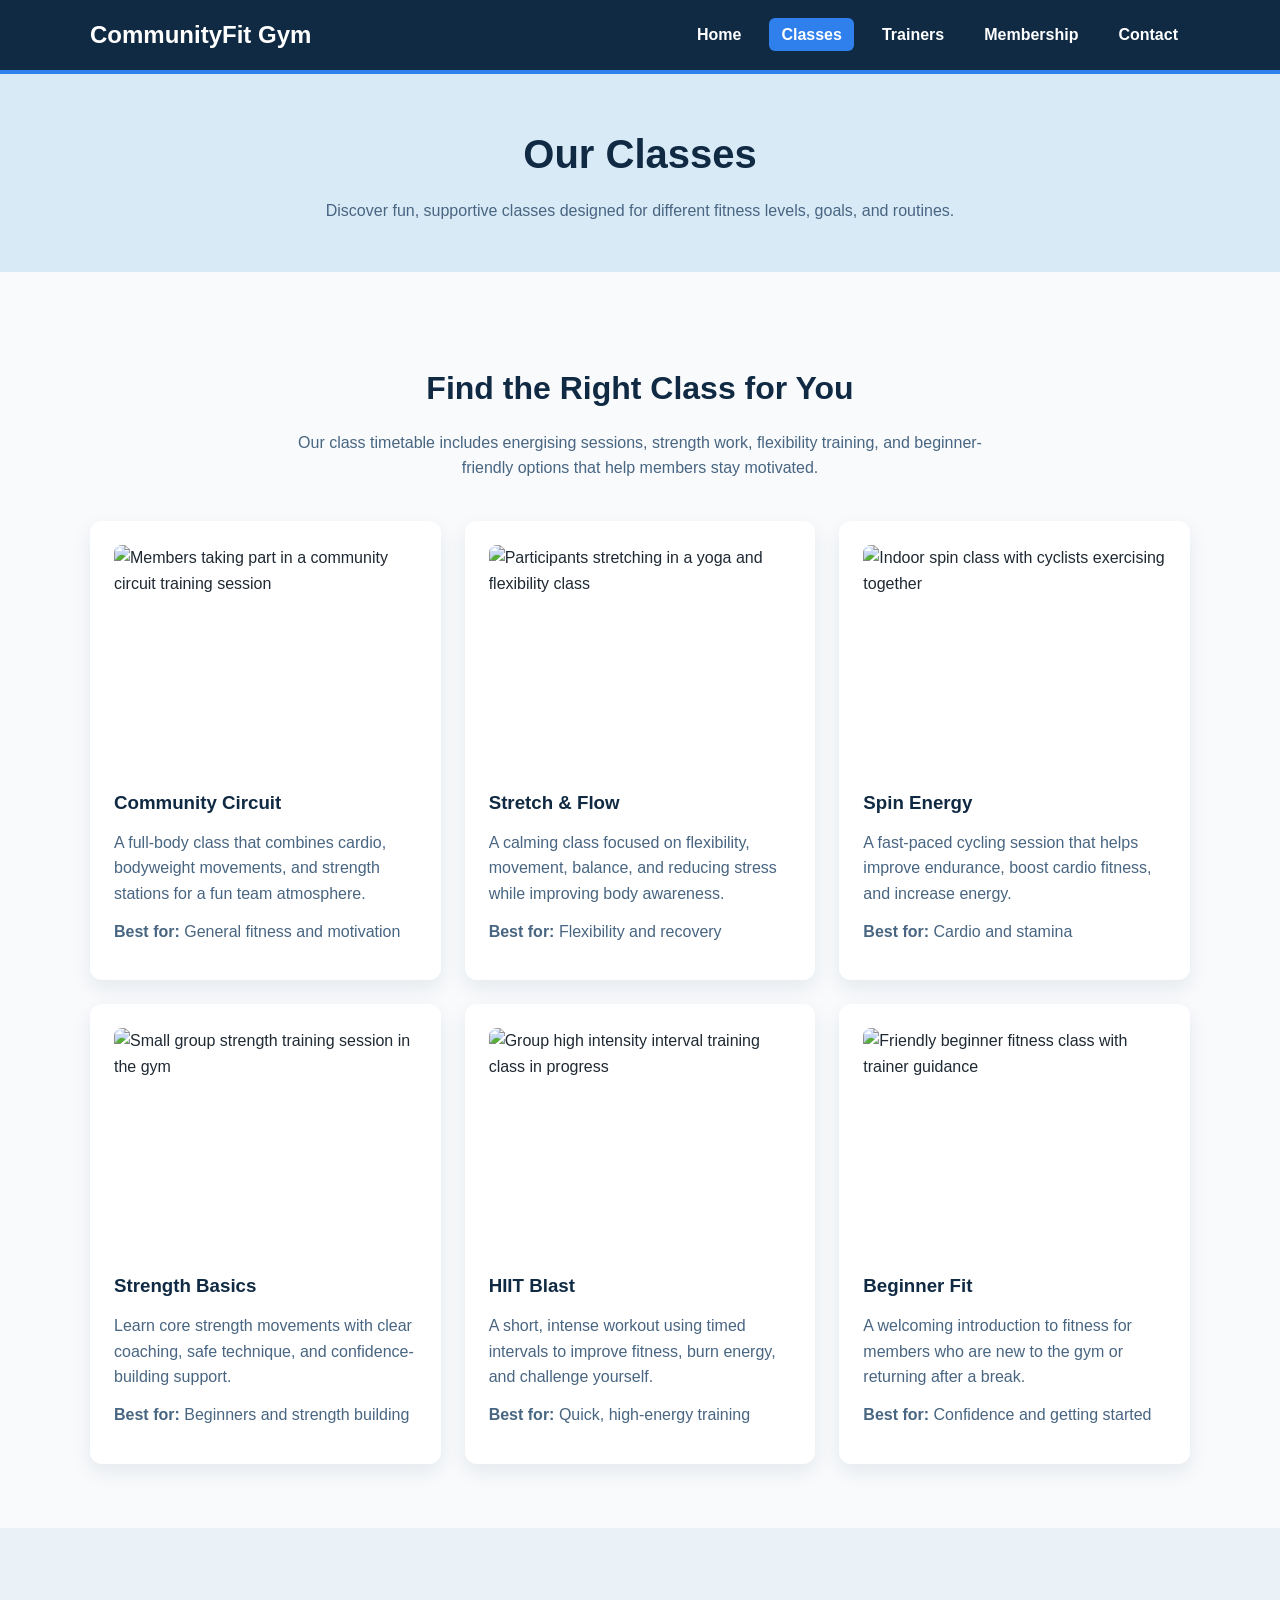
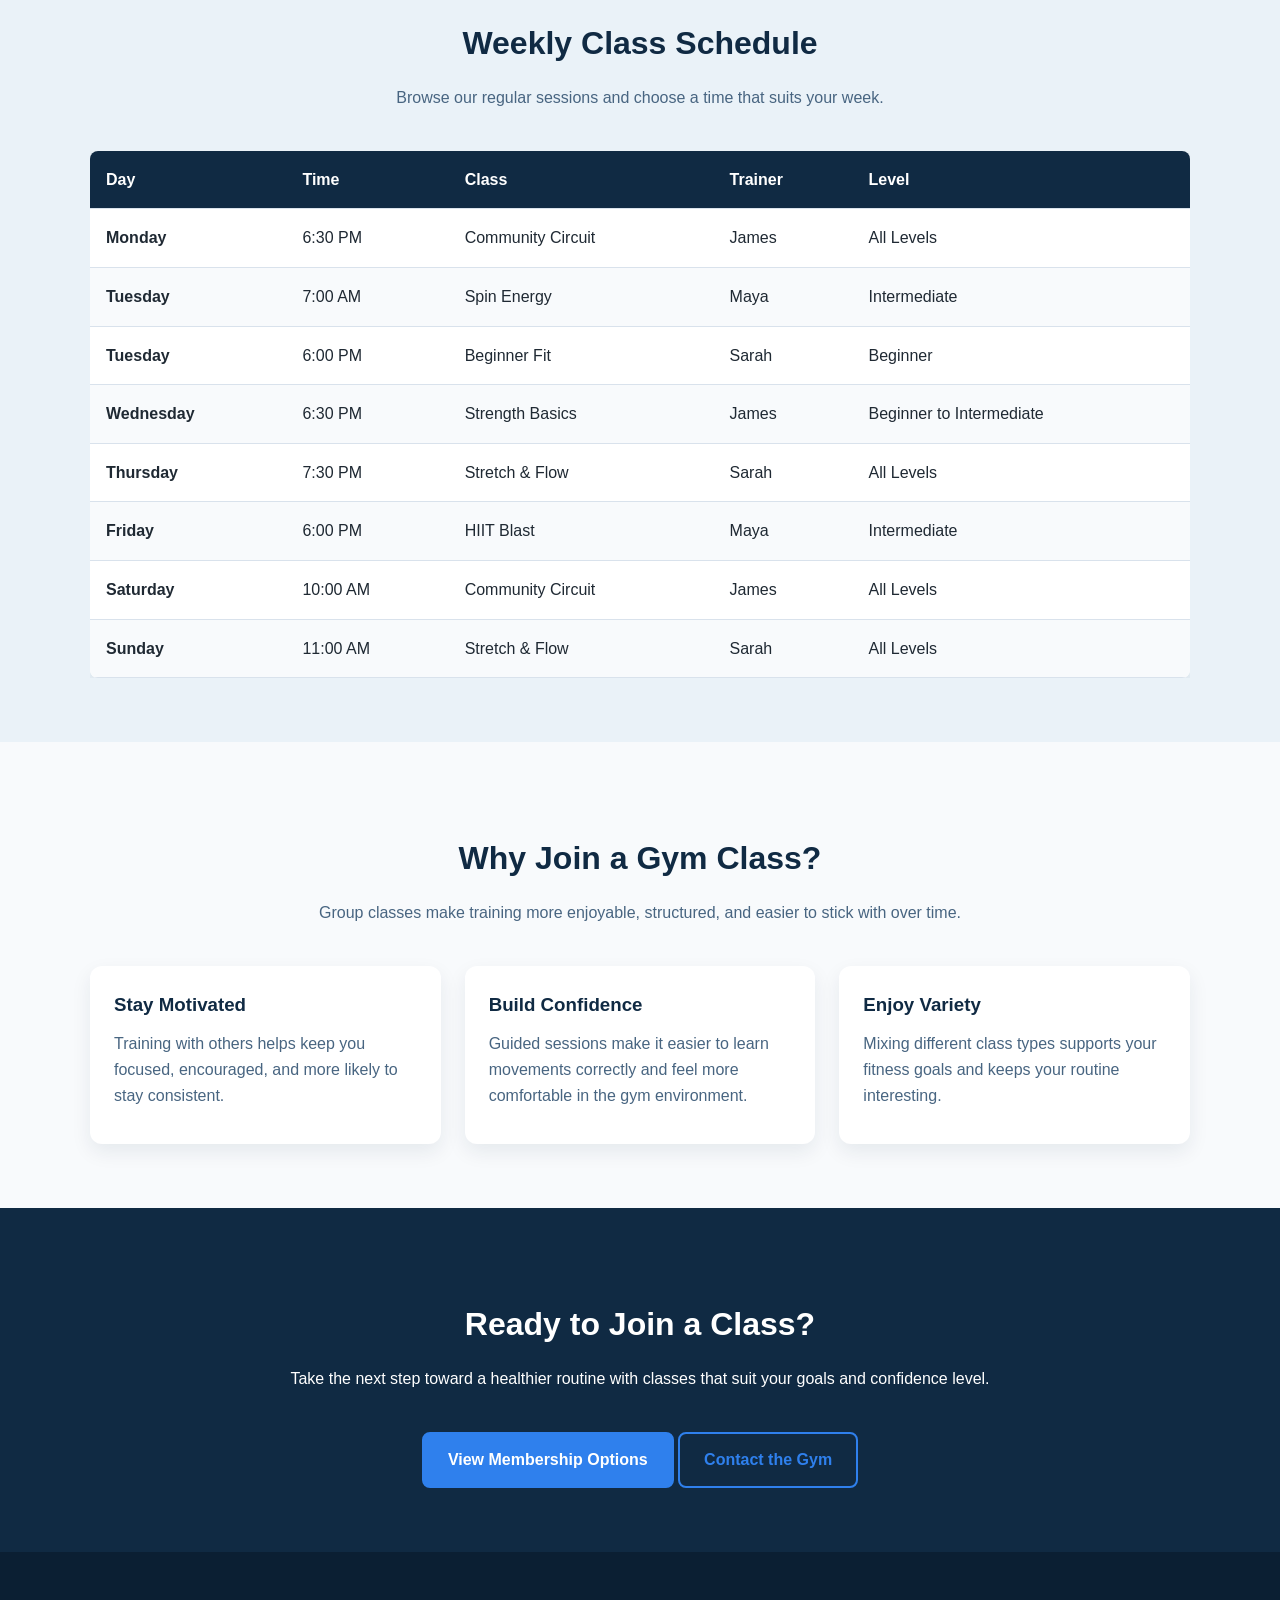
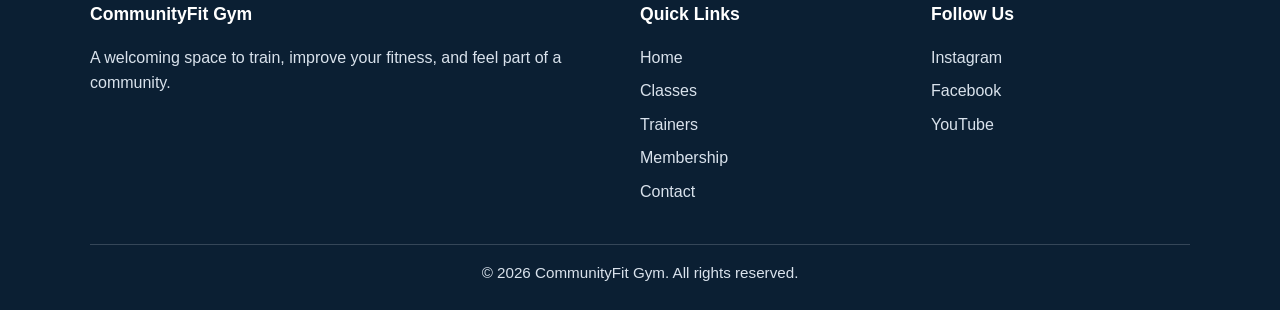
==== classes.html @ 57872a76 "Initial commit – milestone project structure and planning documents" ====
<!DOCTYPE html>
<html lang="en">
<head>
  <meta charset="UTF-8">
  <meta name="viewport" content="width=device-width, initial-scale=1.0">
  <title>CommunityFit Gym | Classes</title>
  <meta name="description" content="Explore fitness classes at CommunityFit Gym, including strength, cardio, yoga, spin, and beginner-friendly sessions with a clear weekly schedule.">
  <link rel="stylesheet" href="css/style.css">
</head>
<body>
  <!-- Site Header -->
  <header>
    <div class="container">
      <a href="index.html" class="logo">CommunityFit Gym</a>

      <nav aria-label="Main navigation">
        <ul class="nav-links">
          <li><a href="index.html">Home</a></li>
          <li><a href="classes.html" aria-current="page">Classes</a></li>
          <li><a href="trainers.html">Trainers</a></li>
          <li><a href="membership.html">Membership</a></li>
          <li><a href="contact.html">Contact</a></li>
        </ul>
      </nav>
    </div>
  </header>

  <main>
    <!-- Page Intro -->
    <section class="page-banner">
      <div class="container">
        <h1>Our Classes</h1>
        <p>
          Discover fun, supportive classes designed for different fitness levels,
          goals, and routines.
        </p>
      </div>
    </section>

    <!-- Classes Overview -->
    <section class="section">
      <div class="container">
        <div class="section-heading">
          <h2>Find the Right Class for You</h2>
          <p>
            Our class timetable includes energising sessions, strength work,
            flexibility training, and beginner-friendly options that help members
            stay motivated.
          </p>
        </div>

        <div class="card-grid">
          <article class="card">
            <img src="images/class-circuit.jpg" alt="Members taking part in a community circuit training session">
            <h3>Community Circuit</h3>
            <p>
              A full-body class that combines cardio, bodyweight movements, and
              strength stations for a fun team atmosphere.
            </p>
            <p><strong>Best for:</strong> General fitness and motivation</p>
          </article>

          <article class="card">
            <img src="images/class-yoga.jpg" alt="Participants stretching in a yoga and flexibility class">
            <h3>Stretch & Flow</h3>
            <p>
              A calming class focused on flexibility, movement, balance, and
              reducing stress while improving body awareness.
            </p>
            <p><strong>Best for:</strong> Flexibility and recovery</p>
          </article>

          <article class="card">
            <img src="images/class-spin.jpg" alt="Indoor spin class with cyclists exercising together">
            <h3>Spin Energy</h3>
            <p>
              A fast-paced cycling session that helps improve endurance, boost
              cardio fitness, and increase energy.
            </p>
            <p><strong>Best for:</strong> Cardio and stamina</p>
          </article>

          <article class="card">
            <img src="images/class-strength.jpg" alt="Small group strength training session in the gym">
            <h3>Strength Basics</h3>
            <p>
              Learn core strength movements with clear coaching, safe technique,
              and confidence-building support.
            </p>
            <p><strong>Best for:</strong> Beginners and strength building</p>
          </article>

          <article class="card">
            <img src="images/class-hiit.jpg" alt="Group high intensity interval training class in progress">
            <h3>HIIT Blast</h3>
            <p>
              A short, intense workout using timed intervals to improve fitness,
              burn energy, and challenge yourself.
            </p>
            <p><strong>Best for:</strong> Quick, high-energy training</p>
          </article>

          <article class="card">
            <img src="images/class-beginner.jpg" alt="Friendly beginner fitness class with trainer guidance">
            <h3>Beginner Fit</h3>
            <p>
              A welcoming introduction to fitness for members who are new to the
              gym or returning after a break.
            </p>
            <p><strong>Best for:</strong> Confidence and getting started</p>
          </article>
        </div>
      </div>
    </section>

    <!-- Weekly Schedule -->
    <section class="section section-alt">
      <div class="container">
        <div class="section-heading">
          <h2>Weekly Class Schedule</h2>
          <p>
            Browse our regular sessions and choose a time that suits your week.
          </p>
        </div>

        <div class="table-wrapper">
          <table class="schedule-table">
            <caption class="sr-only">CommunityFit Gym weekly classes timetable</caption>
            <thead>
              <tr>
                <th scope="col">Day</th>
                <th scope="col">Time</th>
                <th scope="col">Class</th>
                <th scope="col">Trainer</th>
                <th scope="col">Level</th>
              </tr>
            </thead>
            <tbody>
              <tr>
                <th scope="row">Monday</th>
                <td>6:30 PM</td>
                <td>Community Circuit</td>
                <td>James</td>
                <td>All Levels</td>
              </tr>
              <tr>
                <th scope="row">Tuesday</th>
                <td>7:00 AM</td>
                <td>Spin Energy</td>
                <td>Maya</td>
                <td>Intermediate</td>
              </tr>
              <tr>
                <th scope="row">Tuesday</th>
                <td>6:00 PM</td>
                <td>Beginner Fit</td>
                <td>Sarah</td>
                <td>Beginner</td>
              </tr>
              <tr>
                <th scope="row">Wednesday</th>
                <td>6:30 PM</td>
                <td>Strength Basics</td>
                <td>James</td>
                <td>Beginner to Intermediate</td>
              </tr>
              <tr>
                <th scope="row">Thursday</th>
                <td>7:30 PM</td>
                <td>Stretch & Flow</td>
                <td>Sarah</td>
                <td>All Levels</td>
              </tr>
              <tr>
                <th scope="row">Friday</th>
                <td>6:00 PM</td>
                <td>HIIT Blast</td>
                <td>Maya</td>
                <td>Intermediate</td>
              </tr>
              <tr>
                <th scope="row">Saturday</th>
                <td>10:00 AM</td>
                <td>Community Circuit</td>
                <td>James</td>
                <td>All Levels</td>
              </tr>
              <tr>
                <th scope="row">Sunday</th>
                <td>11:00 AM</td>
                <td>Stretch & Flow</td>
                <td>Sarah</td>
                <td>All Levels</td>
              </tr>
            </tbody>
          </table>
        </div>
      </div>
    </section>

    <!-- Class Benefits -->
    <section class="section">
      <div class="container">
        <div class="section-heading">
          <h2>Why Join a Gym Class?</h2>
          <p>
            Group classes make training more enjoyable, structured, and easier to
            stick with over time.
          </p>
        </div>

        <div class="card-grid">
          <article class="card">
            <h3>Stay Motivated</h3>
            <p>
              Training with others helps keep you focused, encouraged, and more
              likely to stay consistent.
            </p>
          </article>

          <article class="card">
            <h3>Build Confidence</h3>
            <p>
              Guided sessions make it easier to learn movements correctly and feel
              more comfortable in the gym environment.
            </p>
          </article>

          <article class="card">
            <h3>Enjoy Variety</h3>
            <p>
              Mixing different class types supports your fitness goals and keeps
              your routine interesting.
            </p>
          </article>
        </div>
      </div>
    </section>

    <!-- Call to Action -->
    <section class="section cta-section">
      <div class="container">
        <div class="section-heading">
          <h2>Ready to Join a Class?</h2>
          <p>
            Take the next step toward a healthier routine with classes that suit
            your goals and confidence level.
          </p>
        </div>

        <div class="center-content">
          <a href="membership.html" class="btn">View Membership Options</a>
          <a href="contact.html" class="btn btn-secondary">Contact the Gym</a>
        </div>
      </div>
    </section>
  </main>

  <!-- Site Footer -->
  <footer>
    <div class="container footer-content">
      <div>
        <h2 class="footer-heading">CommunityFit Gym</h2>
        <p>A welcoming space to train, improve your fitness, and feel part of a community.</p>
      </div>

      <div>
        <h2 class="footer-heading">Quick Links</h2>
        <ul class="footer-links">
          <li><a href="index.html">Home</a></li>
          <li><a href="classes.html">Classes</a></li>
          <li><a href="trainers.html">Trainers</a></li>
          <li><a href="membership.html">Membership</a></li>
          <li><a href="contact.html">Contact</a></li>
        </ul>
      </div>

      <div>
        <h2 class="footer-heading">Follow Us</h2>
        <ul class="footer-links">
          <li><a href="https://www.instagram.com/" target="_blank" rel="noopener noreferrer">Instagram</a></li>
          <li><a href="https://www.facebook.com/" target="_blank" rel="noopener noreferrer">Facebook</a></li>
          <li><a href="https://www.youtube.com/" target="_blank" rel="noopener noreferrer">YouTube</a></li>
        </ul>
      </div>
    </div>

    <div class="container">
      <p class="copyright">&copy; 2026 CommunityFit Gym. All rights reserved.</p>
    </div>
  </footer>
</body>
</html>
---- css/style.css ----
/* ========================================
   COMMUNITY GYM WEBSITE STYLESHEET
   Main stylesheet for all pages
   ======================================== */

/* ========================================
   CSS RESET / BASE STYLES
   ======================================== */
*,
*::before,
*::after {
  box-sizing: border-box;
}

html {
  font-size: 100%;
  scroll-behavior: smooth;
}

body {
  margin: 0;
  font-family: Arial, Helvetica, sans-serif;
  line-height: 1.6;
  color: #1f2933;
  background-color: #f8fafc;
}

img {
  display: block;
  max-width: 100%;
  height: auto;
}

table {
  border-collapse: collapse;
  width: 100%;
}

input,
textarea,
button {
  font: inherit;
}

a {
  color: inherit;
  text-decoration: none;
}

ul {
  padding-left: 0;
  margin: 0;
  list-style: none;
}

/* ========================================
   GLOBAL LAYOUT
   ======================================== */
.container {
  width: min(1100px, 90%);
  margin: 0 auto;
}

.section {
  padding: 4rem 0;
}

.section-alt {
  background-color: #eaf2f8;
}

.section-heading {
  max-width: 700px;
  margin: 0 auto 2.5rem;
  text-align: center;
}

.section-heading h2 {
  margin-bottom: 1rem;
  font-size: 2rem;
  color: #102a43;
}

.section-heading p {
  margin: 0;
  color: #486581;
}

.center-content {
  text-align: center;
  margin-top: 2rem;
}

.sr-only {
  position: absolute;
  width: 1px;
  height: 1px;
  padding: 0;
  margin: -1px;
  overflow: hidden;
  clip: rect(0, 0, 0, 0);
  white-space: nowrap;
  border: 0;
}

/* ========================================
   HEADER / NAVIGATION
   ======================================== */
header {
  background-color: #102a43;
  color: #ffffff;
  padding: 1rem 0;
  border-bottom: 4px solid #2f80ed;
}

header .container {
  display: flex;
  justify-content: space-between;
  align-items: center;
  gap: 1.5rem;
}

.logo {
  font-size: 1.5rem;
  font-weight: bold;
  color: #ffffff;
}

.nav-links {
  display: flex;
  flex-wrap: wrap;
  gap: 1rem;
}

.nav-links a {
  color: #ffffff;
  font-weight: 600;
  padding: 0.5rem 0.75rem;
  border-radius: 0.375rem;
  transition: background-color 0.3s ease;
}

.nav-links a:hover,
.nav-links a:focus {
  background-color: rgba(255, 255, 255, 0.15);
}

.nav-links a[aria-current="page"] {
  background-color: #2f80ed;
  color: #ffffff;
}

/* ========================================
   HERO / PAGE BANNER
   ======================================== */
.hero {
  background: linear-gradient(to right, #102a43, #243b53);
  color: #ffffff;
  padding: 4rem 0;
}

.hero-content {
  display: grid;
  grid-template-columns: 1.1fr 1fr;
  align-items: center;
  gap: 2rem;
}

.hero-text h1 {
  margin-top: 0;
  margin-bottom: 1rem;
  font-size: 2.75rem;
  line-height: 1.2;
}

.hero-text p {
  margin-bottom: 1.5rem;
  color: #d9e2ec;
  max-width: 580px;
}

.hero-image img {
  border-radius: 0.75rem;
  object-fit: cover;
  min-height: 300px;
  width: 100%;
}

.hero-buttons {
  display: flex;
  flex-wrap: wrap;
  gap: 1rem;
}

.page-banner {
  background-color: #d9eaf7;
  padding: 3rem 0;
  text-align: center;
}

.page-banner h1 {
  margin-top: 0;
  margin-bottom: 0.75rem;
  font-size: 2.5rem;
  color: #102a43;
}

.page-banner p {
  max-width: 700px;
  margin: 0 auto;
  color: #486581;
}

/* ========================================
   BUTTONS / LINKS
   ======================================== */
.btn {
  display: inline-block;
  background-color: #2f80ed;
  color: #ffffff;
  border: 2px solid #2f80ed;
  padding: 0.85rem 1.5rem;
  border-radius: 0.5rem;
  font-weight: 700;
  transition: background-color 0.3s ease, border-color 0.3s ease,
    color 0.3s ease, transform 0.3s ease;
  cursor: pointer;
}

.btn:hover,
.btn:focus {
  background-color: #1366d6;
  border-color: #1366d6;
  transform: translateY(-2px);
}

.btn-secondary {
  background-color: transparent;
  border: 2px solid #ffffff;
  color: #ffffff;
}

.hero .btn-secondary:hover,
.hero .btn-secondary:focus {
  background-color: #ffffff;
  color: #102a43;
}

.section .btn-secondary,
.cta-section .btn-secondary,
.center-content .btn-secondary {
  background-color: transparent;
  border-color: #2f80ed;
  color: #2f80ed;
}

.section .btn-secondary:hover,
.section .btn-secondary:focus,
.cta-section .btn-secondary:hover,
.cta-section .btn-secondary:focus,
.center-content .btn-secondary:hover,
.center-content .btn-secondary:focus {
  background-color: #2f80ed;
  color: #ffffff;
}

.text-link {
  color: #1366d6;
  font-weight: 700;
}

.text-link:hover,
.text-link:focus {
  text-decoration: underline;
}

.section-link {
  text-align: center;
  margin-top: 2rem;
}

/* ========================================
   CARD LAYOUTS
   ======================================== */
.card-grid {
  display: grid;
  grid-template-columns: repeat(3, 1fr);
  gap: 1.5rem;
}

.card {
  background-color: #ffffff;
  border-radius: 0.75rem;
  padding: 1.5rem;
  box-shadow: 0 8px 20px rgba(16, 42, 67, 0.08);
  height: 100%;
}

.card img {
  width: 100%;
  border-radius: 0.5rem;
  margin-bottom: 1rem;
  object-fit: cover;
  aspect-ratio: 4 / 3;
}

.card h3 {
  margin-top: 0;
  margin-bottom: 0.75rem;
  color: #102a43;
}

.card p {
  margin-top: 0;
  margin-bottom: 0.75rem;
  color: #486581;
}

.trainer-role {
  font-weight: 700;
  color: #2f80ed;
}

blockquote {
  margin: 0 0 1rem;
  font-style: italic;
  color: #334e68;
}

.testimonial-name {
  font-weight: 700;
  color: #102a43;
  margin-bottom: 0;
}

/* ========================================
   MEMBERSHIP
   ======================================== */
.membership-grid {
  align-items: stretch;
}

.membership-card {
  text-align: center;
}

.featured-plan {
  border: 3px solid #2f80ed;
  position: relative;
}

.price {
  font-size: 2.25rem;
  font-weight: bold;
  color: #102a43;
  margin: 1rem 0;
}

.price span {
  font-size: 1rem;
  font-weight: normal;
  color: #486581;
}

.membership-features {
  margin: 1.5rem 0;
  text-align: left;
}

.membership-features li {
  padding: 0.5rem 0;
  border-bottom: 1px solid #e6edf3;
  color: #486581;
}

.membership-features li:last-child {
  border-bottom: none;
}

.faq-grid {
  display: grid;
  grid-template-columns: repeat(3, 1fr);
  gap: 1.5rem;
}

/* ========================================
   TABLES
   ======================================== */
.table-wrapper,
.hours-table-wrapper {
  overflow-x: auto;
}

.schedule-table,
.hours-table {
  background-color: #ffffff;
  border-radius: 0.5rem;
  overflow: hidden;
  box-shadow: 0 8px 20px rgba(16, 42, 67, 0.08);
}

.schedule-table th,
.schedule-table td,
.hours-table th,
.hours-table td {
  padding: 1rem;
  text-align: left;
  border-bottom: 1px solid #d9e2ec;
}

.schedule-table thead,
.hours-table thead {
  background-color: #102a43;
  color: #ffffff;
}

.schedule-table tbody tr:nth-child(even),
.hours-table tbody tr:nth-child(even) {
  background-color: #f8fafc;
}

/* ========================================
   CONTACT / FORM
   ======================================== */
.contact-preview,
.contact-grid {
  display: grid;
  grid-template-columns: repeat(2, 1fr);
  gap: 1.5rem;
}

.contact-grid {
  grid-template-columns: repeat(3, 1fr);
}

.contact-box {
  background-color: #ffffff;
  padding: 1.5rem;
  border-radius: 0.75rem;
  box-shadow: 0 8px 20px rgba(16, 42, 67, 0.08);
}

.contact-box h3 {
  margin-top: 0;
  color: #102a43;
}

.contact-form {
  max-width: 750px;
  margin: 0 auto;
  background-color: #ffffff;
  padding: 2rem;
  border-radius: 0.75rem;
  box-shadow: 0 8px 20px rgba(16, 42, 67, 0.08);
}

.form-group {
  margin-bottom: 1.25rem;
}

.form-group label {
  display: block;
  margin-bottom: 0.5rem;
  font-weight: 700;
  color: #102a43;
}

.form-group input,
.form-group textarea {
  width: 100%;
  padding: 0.9rem 1rem;
  border: 1px solid #bcccdc;
  border-radius: 0.5rem;
  background-color: #ffffff;
  color: #1f2933;
}

.form-group input:focus,
.form-group textarea:focus {
  outline: 3px solid rgba(47, 128, 237, 0.2);
  border-color: #2f80ed;
}

/* ========================================
   CTA SECTION
   ======================================== */
.cta-section {
  background-color: #102a43;
  color: #ffffff;
}

.cta-section .section-heading h2,
.cta-section .section-heading p {
  color: #ffffff;
}

/* ========================================
   FOOTER
   ======================================== */
footer {
  background-color: #0b1f33;
  color: #d9e2ec;
  padding: 3rem 0 1.5rem;
}

.footer-content {
  display: grid;
  grid-template-columns: 2fr 1fr 1fr;
  gap: 2rem;
  margin-bottom: 2rem;
}

.footer-heading {
  font-size: 1.1rem;
  margin-top: 0;
  margin-bottom: 1rem;
  color: #ffffff;
}

.footer-links li {
  margin-bottom: 0.5rem;
}

.footer-links a:hover,
.footer-links a:focus {
  color: #ffffff;
  text-decoration: underline;
}

.copyright {
  margin: 0;
  text-align: center;
  border-top: 1px solid rgba(217, 226, 236, 0.2);
  padding-top: 1rem;
  font-size: 0.95rem;
}

/* ========================================
   RESPONSIVE DESIGN
   ======================================== */
@media (max-width: 900px) {
  header .container,
  .hero-content,
  .footer-content,
  .contact-grid,
  .contact-preview,
  .card-grid,
  .faq-grid {
    grid-template-columns: 1fr;
  }

  header .container {
    display: flex;
    flex-direction: column;
    align-items: flex-start;
  }

  .nav-links {
    width: 100%;
  }

  .hero-text h1 {
    font-size: 2.2rem;
  }

  .footer-content {
    display: grid;
  }
}

@media (max-width: 700px) {
  .section {
    padding: 3rem 0;
  }

  .hero {
    padding: 3rem 0;
  }

  .hero-text h1,
  .page-banner h1 {
    font-size: 2rem;
  }

  .section-heading h2 {
    font-size: 1.75rem;
  }

  .nav-links {
    flex-direction: column;
    align-items: flex-start;
  }

  .hero-buttons,
  .center-content {
    display: flex;
    flex-direction: column;
    align-items: stretch;
    gap: 1rem;
  }

  .btn {
    text-align: center;
  }

  .contact-form {
    padding: 1.5rem;
  }

  .schedule-table th,
  .schedule-table td,
  .hours-table th,
  .hours-table td {
    padding: 0.75rem;
  }
}

@media (max-width: 480px) {
  body {
    font-size: 0.95rem;
  }

  .container {
    width: 92%;
  }

  .hero-text h1,
  .page-banner h1 {
    font-size: 1.75rem;
  }

  .section-heading h2 {
    font-size: 1.5rem;
  }

  .logo {
    font-size: 1.25rem;
  }

  .card,
  .contact-box,
  .contact-form {
    padding: 1.25rem;
  }
}
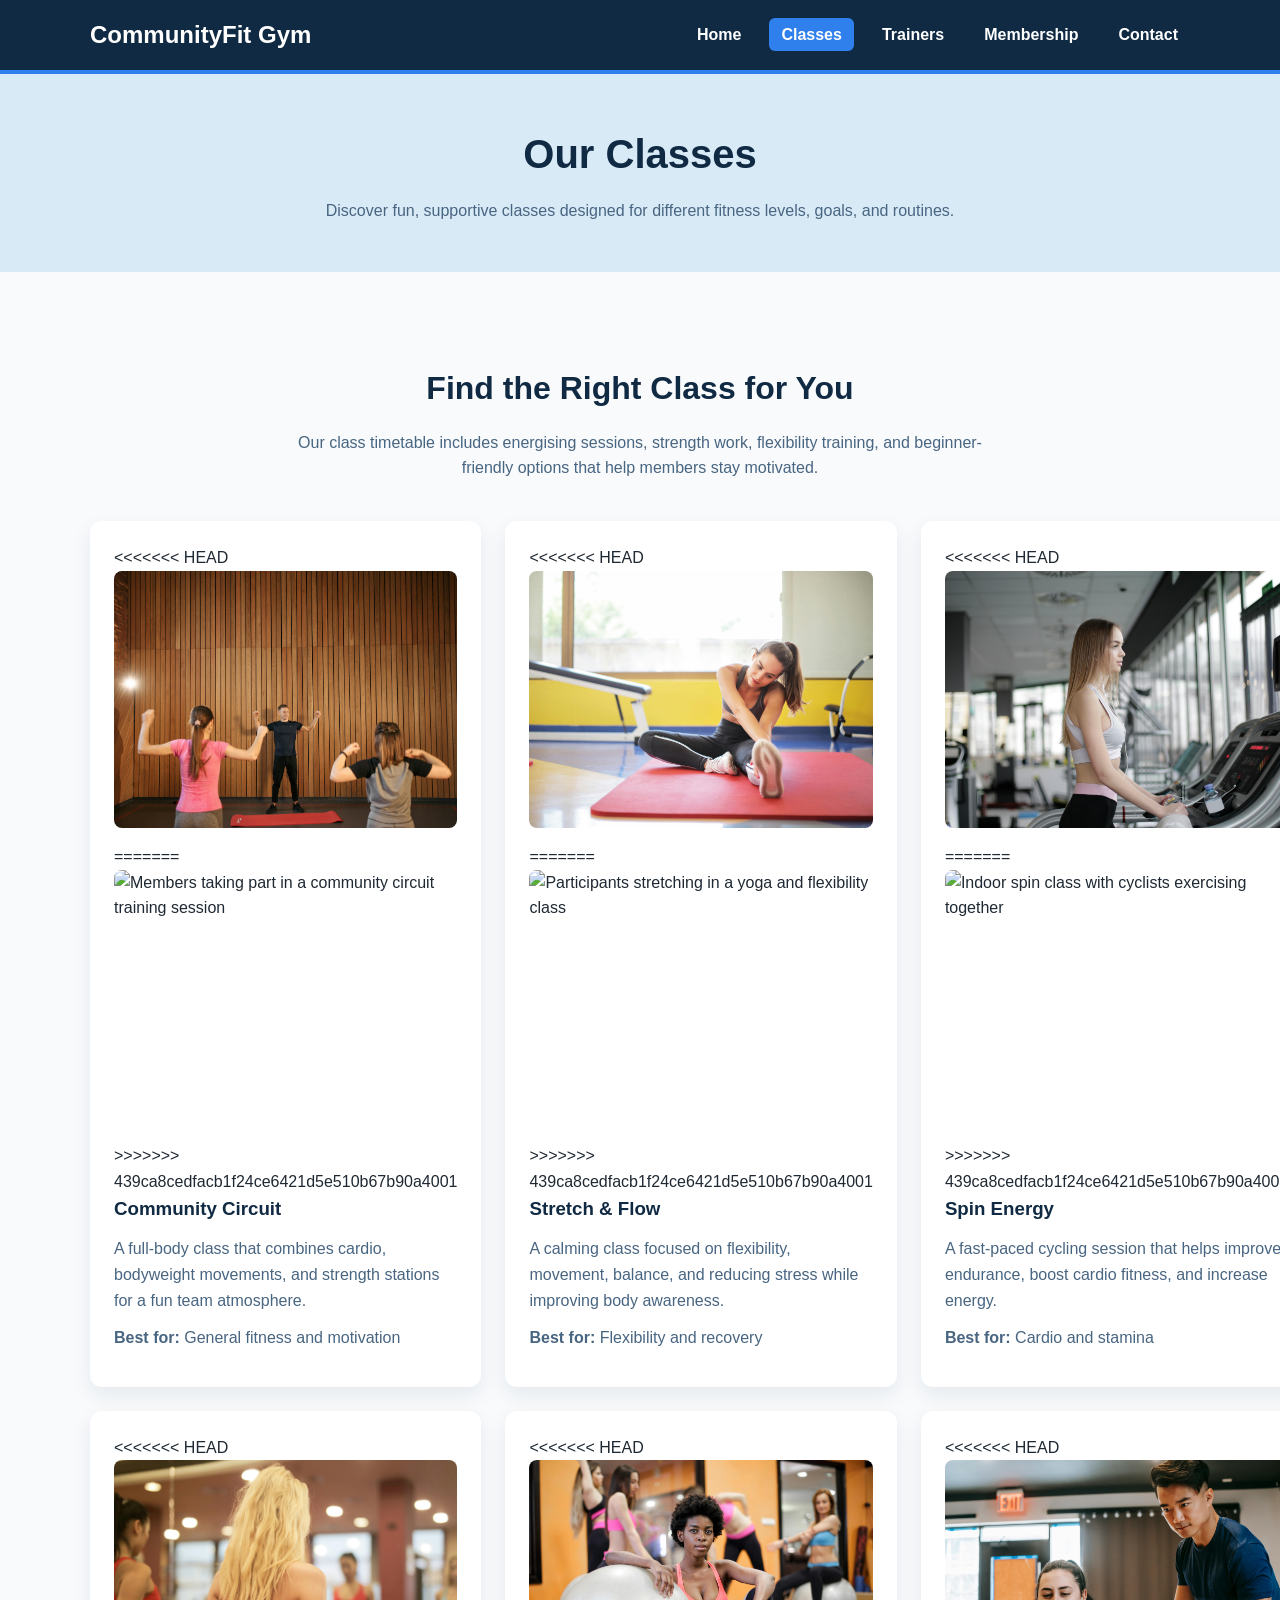
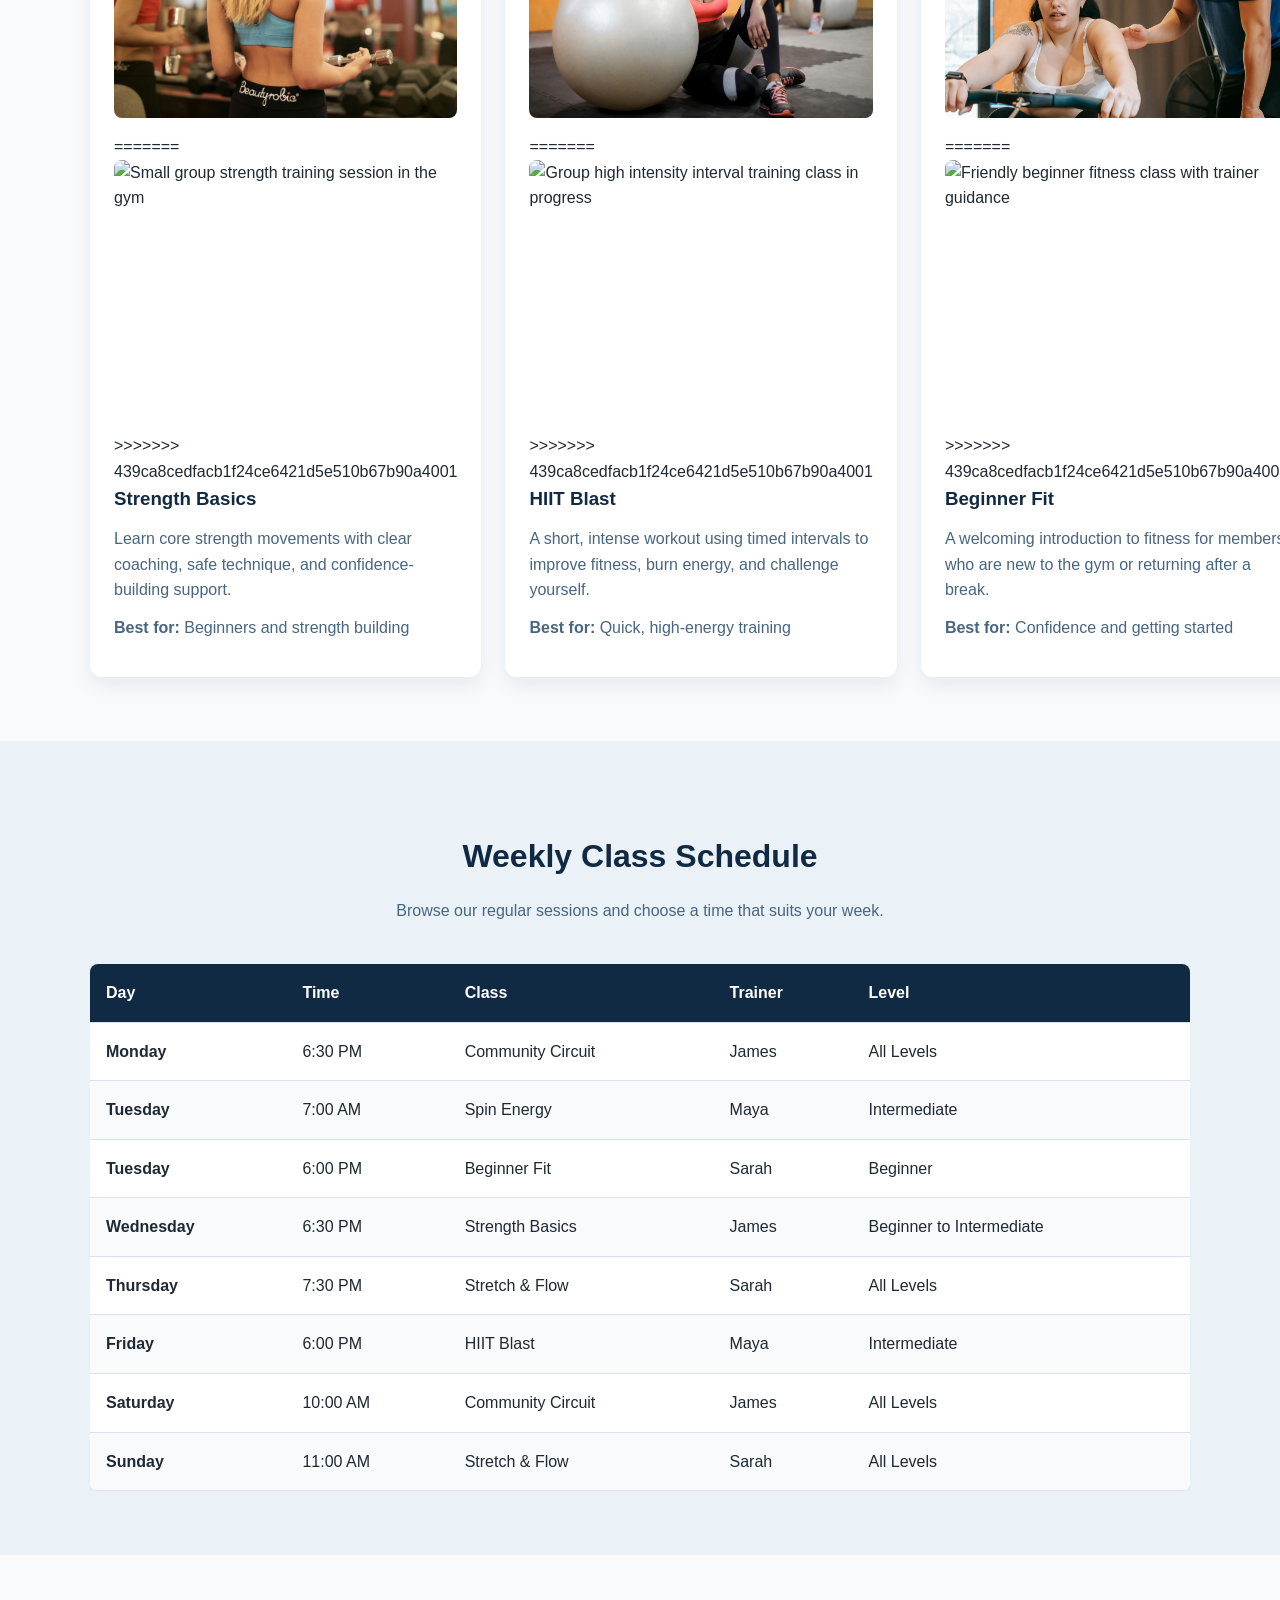
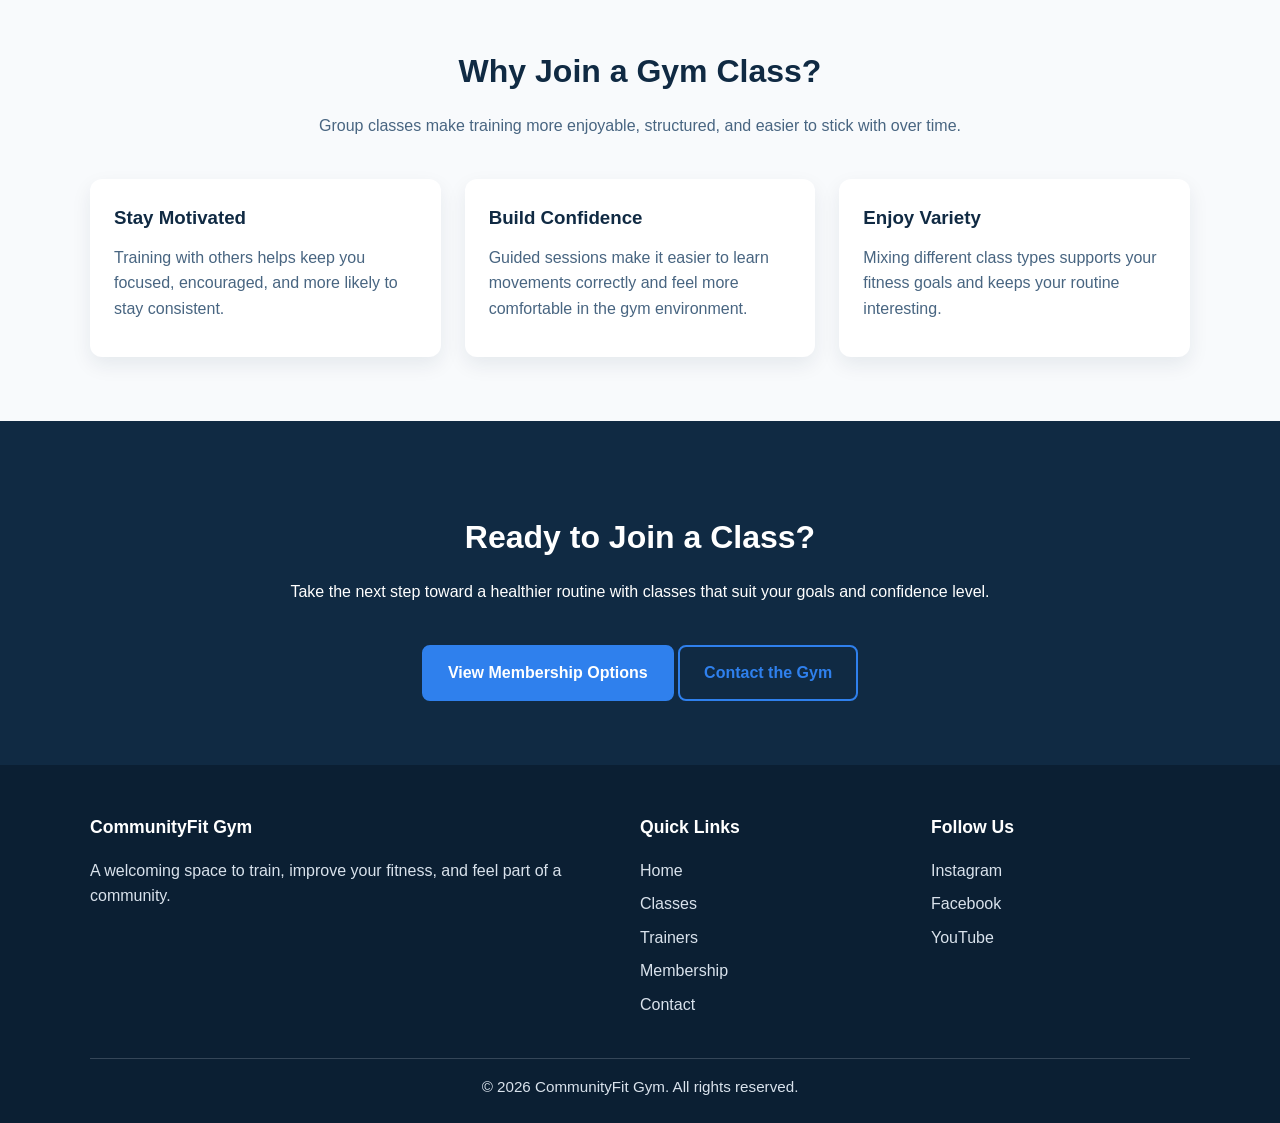
==== commit 1a00139e: "Milestone update: add images and implement matching alt text for accessibility" ====
--- a/classes.html
+++ b/classes.html
@@ -51,7 +51,11 @@
 
         <div class="card-grid">
           <article class="card">
+<<<<<<< HEAD
+            <img src="images/community-circuit.jpg" alt="Members taking part in a community circuit training session">
+=======
             <img src="images/class-circuit.jpg" alt="Members taking part in a community circuit training session">
+>>>>>>> 439ca8cedfacb1f24ce6421d5e510b67b90a4001
             <h3>Community Circuit</h3>
             <p>
               A full-body class that combines cardio, bodyweight movements, and
@@ -61,7 +65,11 @@
           </article>
 
           <article class="card">
+<<<<<<< HEAD
+            <img src="images/stretch-and-flow.jpg" alt="Participants stretching in a yoga and flexibility class">
+=======
             <img src="images/class-yoga.jpg" alt="Participants stretching in a yoga and flexibility class">
+>>>>>>> 439ca8cedfacb1f24ce6421d5e510b67b90a4001
             <h3>Stretch & Flow</h3>
             <p>
               A calming class focused on flexibility, movement, balance, and
@@ -71,7 +79,11 @@
           </article>
 
           <article class="card">
+<<<<<<< HEAD
+            <img src="images/spin-energy.jpg" alt="Indoor spin class with cyclists exercising together">
+=======
             <img src="images/class-spin.jpg" alt="Indoor spin class with cyclists exercising together">
+>>>>>>> 439ca8cedfacb1f24ce6421d5e510b67b90a4001
             <h3>Spin Energy</h3>
             <p>
               A fast-paced cycling session that helps improve endurance, boost
@@ -81,7 +93,11 @@
           </article>
 
           <article class="card">
+<<<<<<< HEAD
+            <img src="images/strength-basics.jpg" alt="Small group strength training session in the gym">
+=======
             <img src="images/class-strength.jpg" alt="Small group strength training session in the gym">
+>>>>>>> 439ca8cedfacb1f24ce6421d5e510b67b90a4001
             <h3>Strength Basics</h3>
             <p>
               Learn core strength movements with clear coaching, safe technique,
@@ -91,7 +107,11 @@
           </article>
 
           <article class="card">
+<<<<<<< HEAD
+            <img src="images/hiit-blast.jpg" alt="Group high intensity interval training class in progress">
+=======
             <img src="images/class-hiit.jpg" alt="Group high intensity interval training class in progress">
+>>>>>>> 439ca8cedfacb1f24ce6421d5e510b67b90a4001
             <h3>HIIT Blast</h3>
             <p>
               A short, intense workout using timed intervals to improve fitness,
@@ -101,7 +121,11 @@
           </article>
 
           <article class="card">
+<<<<<<< HEAD
+            <img src="images/beginner-fit.jpg" alt="Friendly beginner fitness class with trainer guidance">
+=======
             <img src="images/class-beginner.jpg" alt="Friendly beginner fitness class with trainer guidance">
+>>>>>>> 439ca8cedfacb1f24ce6421d5e510b67b90a4001
             <h3>Beginner Fit</h3>
             <p>
               A welcoming introduction to fitness for members who are new to the
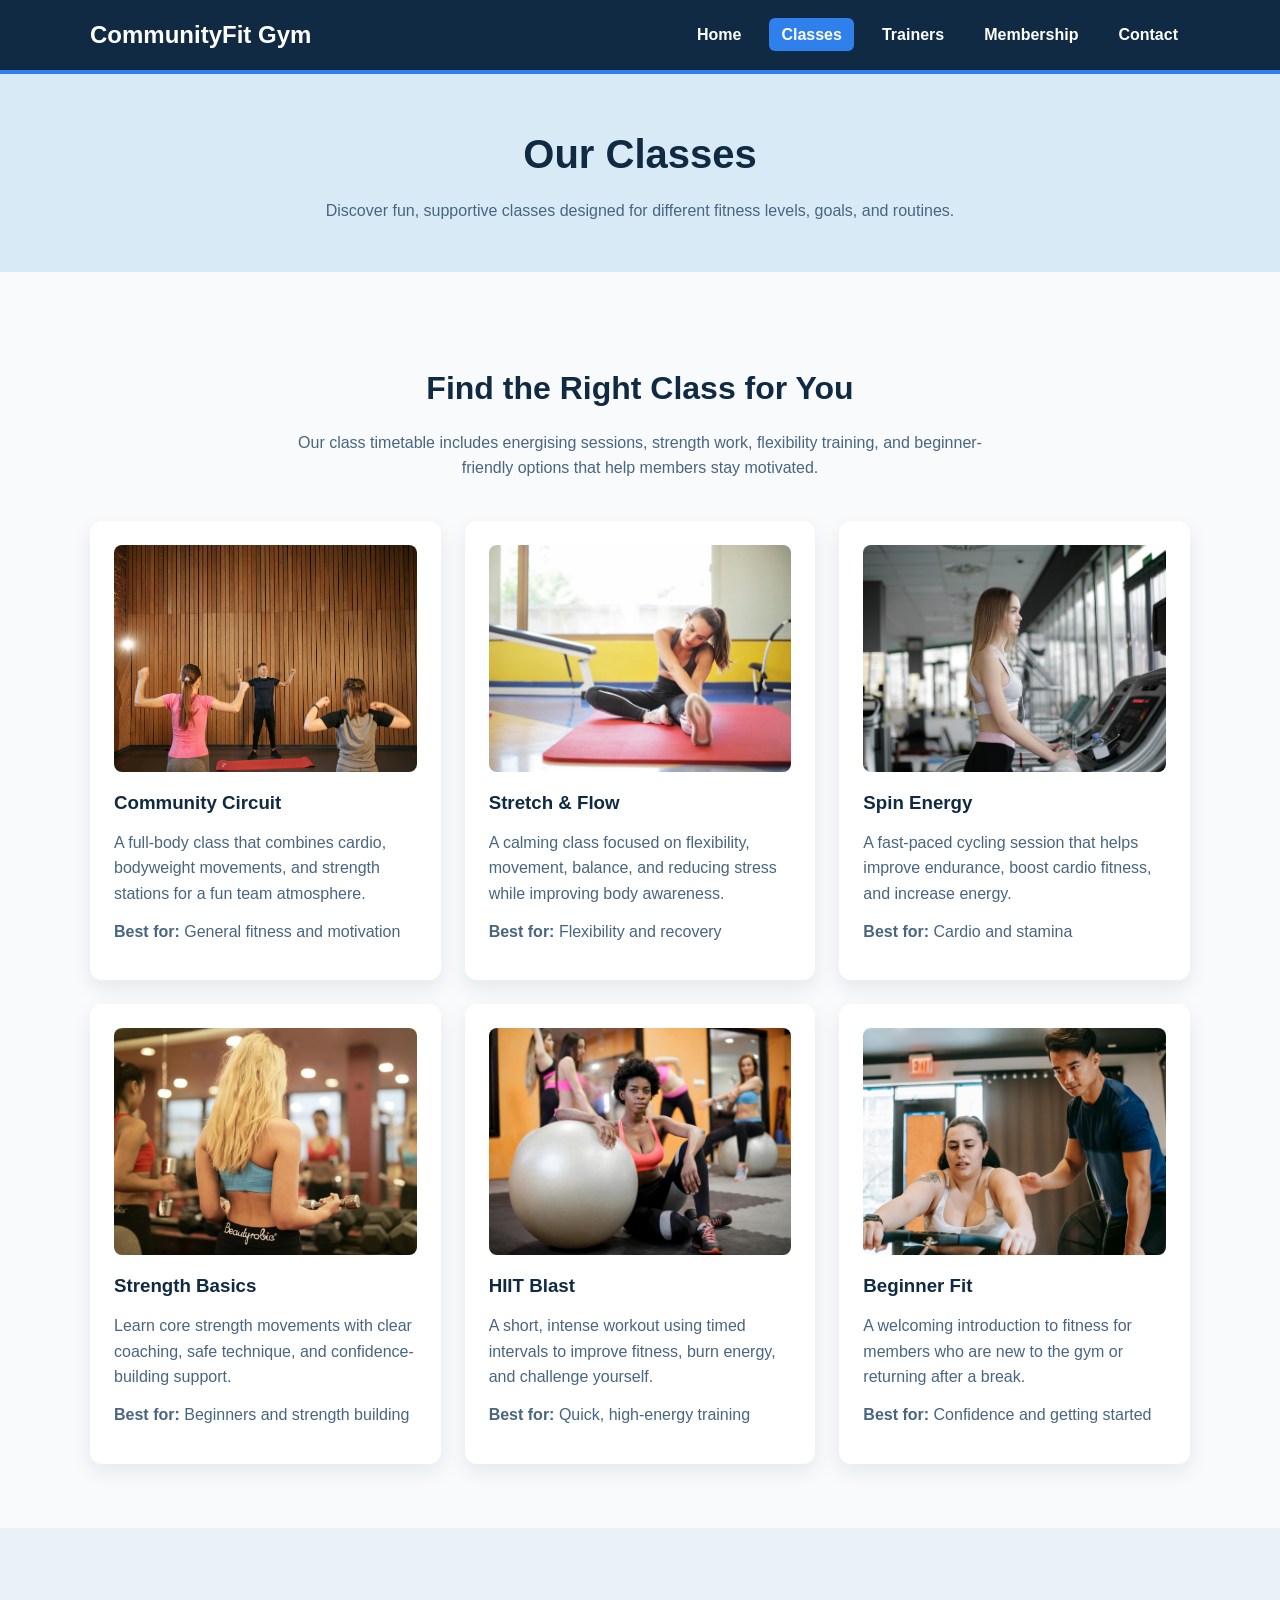
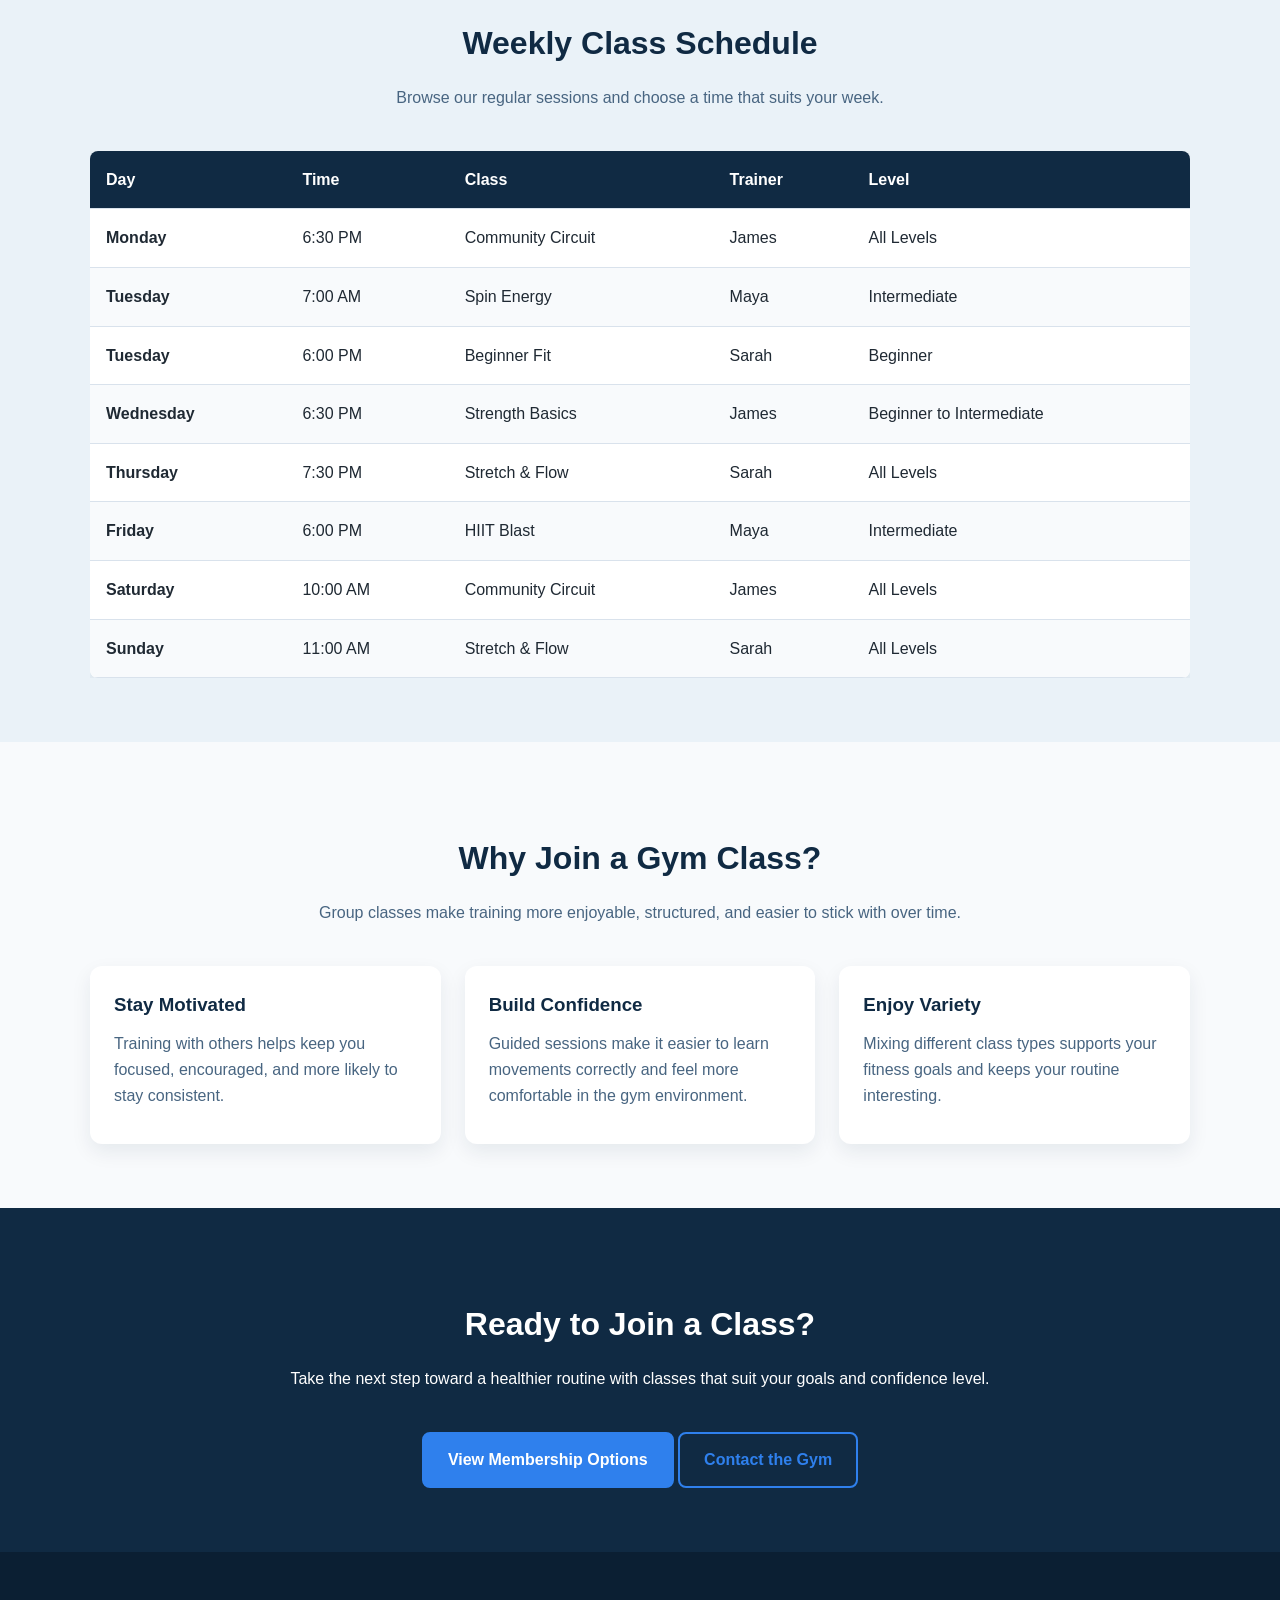
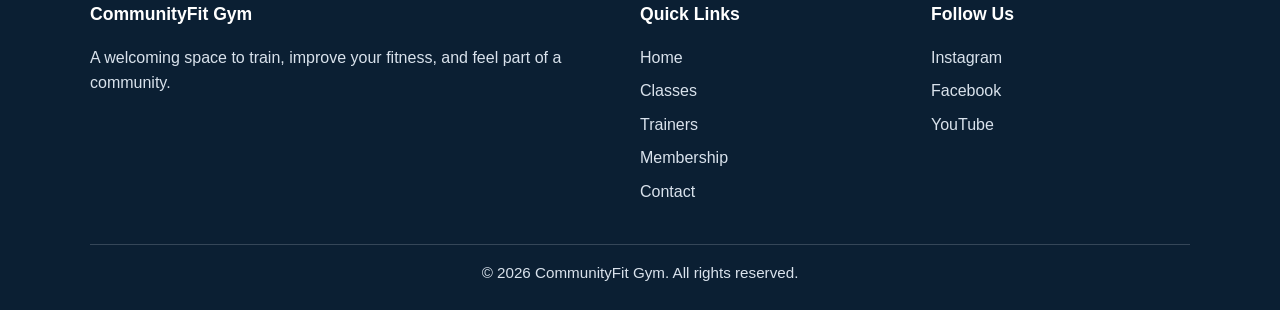
==== commit 8d8ec34f: "Milestone update: add images and implement matching alt text for accessibility" ====
--- a/classes.html
+++ b/classes.html
@@ -51,11 +51,7 @@
 
         <div class="card-grid">
           <article class="card">
-<<<<<<< HEAD
             <img src="images/community-circuit.jpg" alt="Members taking part in a community circuit training session">
-=======
-            <img src="images/class-circuit.jpg" alt="Members taking part in a community circuit training session">
->>>>>>> 439ca8cedfacb1f24ce6421d5e510b67b90a4001
             <h3>Community Circuit</h3>
             <p>
               A full-body class that combines cardio, bodyweight movements, and
@@ -65,11 +61,7 @@
           </article>
 
           <article class="card">
-<<<<<<< HEAD
             <img src="images/stretch-and-flow.jpg" alt="Participants stretching in a yoga and flexibility class">
-=======
-            <img src="images/class-yoga.jpg" alt="Participants stretching in a yoga and flexibility class">
->>>>>>> 439ca8cedfacb1f24ce6421d5e510b67b90a4001
             <h3>Stretch & Flow</h3>
             <p>
               A calming class focused on flexibility, movement, balance, and
@@ -79,11 +71,7 @@
           </article>
 
           <article class="card">
-<<<<<<< HEAD
             <img src="images/spin-energy.jpg" alt="Indoor spin class with cyclists exercising together">
-=======
-            <img src="images/class-spin.jpg" alt="Indoor spin class with cyclists exercising together">
->>>>>>> 439ca8cedfacb1f24ce6421d5e510b67b90a4001
             <h3>Spin Energy</h3>
             <p>
               A fast-paced cycling session that helps improve endurance, boost
@@ -93,11 +81,7 @@
           </article>
 
           <article class="card">
-<<<<<<< HEAD
             <img src="images/strength-basics.jpg" alt="Small group strength training session in the gym">
-=======
-            <img src="images/class-strength.jpg" alt="Small group strength training session in the gym">
->>>>>>> 439ca8cedfacb1f24ce6421d5e510b67b90a4001
             <h3>Strength Basics</h3>
             <p>
               Learn core strength movements with clear coaching, safe technique,
@@ -107,11 +91,7 @@
           </article>
 
           <article class="card">
-<<<<<<< HEAD
             <img src="images/hiit-blast.jpg" alt="Group high intensity interval training class in progress">
-=======
-            <img src="images/class-hiit.jpg" alt="Group high intensity interval training class in progress">
->>>>>>> 439ca8cedfacb1f24ce6421d5e510b67b90a4001
             <h3>HIIT Blast</h3>
             <p>
               A short, intense workout using timed intervals to improve fitness,
@@ -121,11 +101,7 @@
           </article>
 
           <article class="card">
-<<<<<<< HEAD
             <img src="images/beginner-fit.jpg" alt="Friendly beginner fitness class with trainer guidance">
-=======
-            <img src="images/class-beginner.jpg" alt="Friendly beginner fitness class with trainer guidance">
->>>>>>> 439ca8cedfacb1f24ce6421d5e510b67b90a4001
             <h3>Beginner Fit</h3>
             <p>
               A welcoming introduction to fitness for members who are new to the
